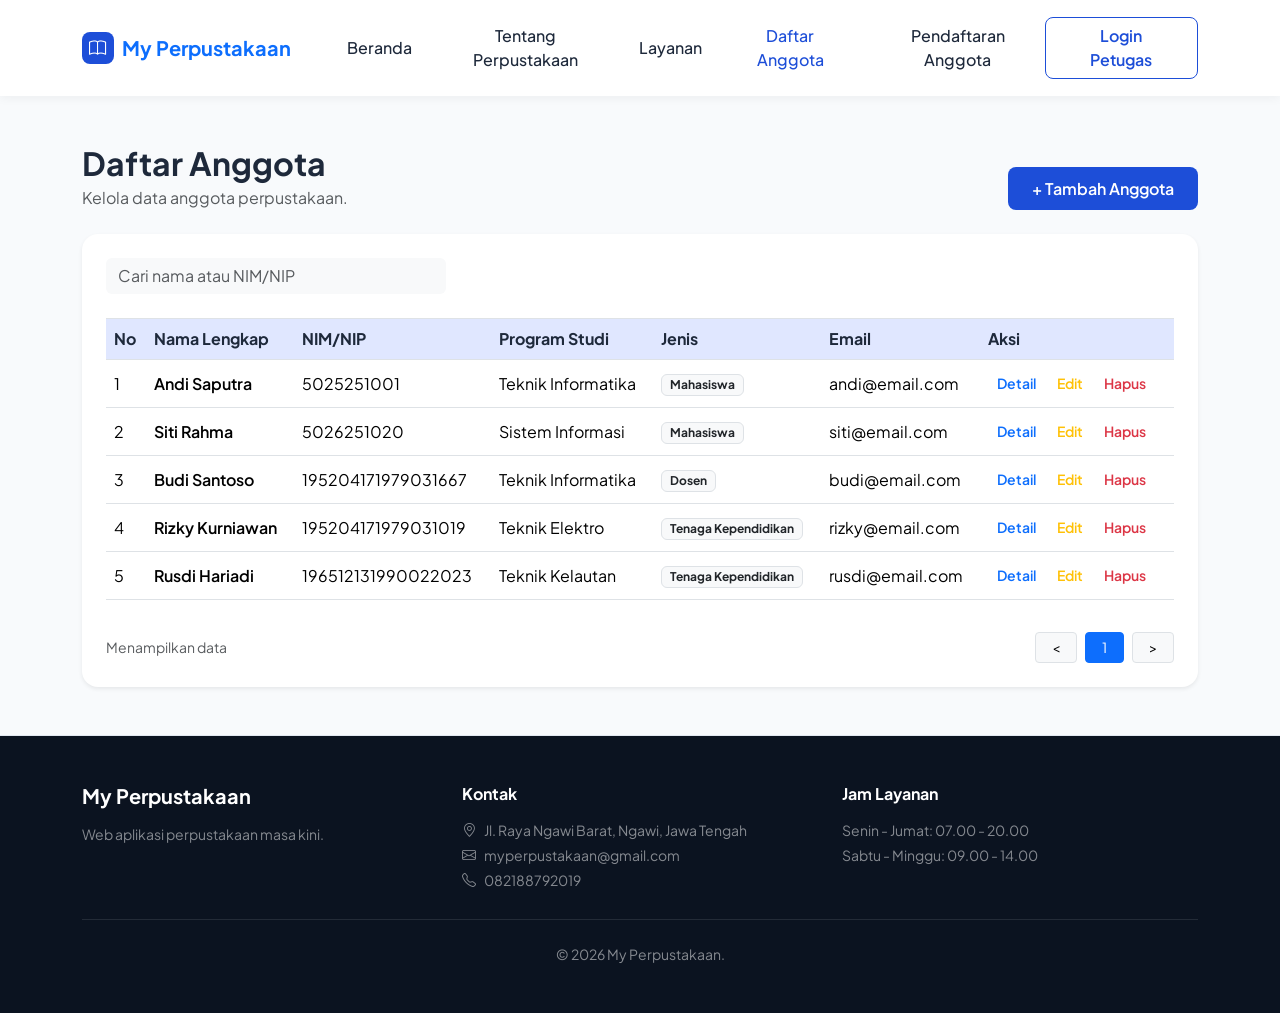
==== anggota.html @ 853025a4 "ETS Pweb done, siap deploy" ====
<!DOCTYPE html>
<html lang="id">
<head>
    <meta charset="UTF-8">
    <meta name="viewport" content="width=device-width, initial-scale=1.0">
    <title>Daftar Anggota - My Perpustakaan</title>
    <link href="https://cdn.jsdelivr.net/npm/bootstrap@5.3.0/dist/css/bootstrap.min.css" rel="stylesheet">
    <link rel="stylesheet" href="https://cdn.jsdelivr.net/npm/bootstrap-icons@1.10.5/font/bootstrap-icons.css">
    <link rel="stylesheet" href="style.css">
</head>
<body>
    <!-- Header -->
    <header>
        <nav class="navbar navbar-expand-lg sticky-top py-3 bg-white">
            <div class="container d-flex gap-5">
                <a class="navbar-brand d-flex align-items-center gap-2 m-0" href="index.html">
                    <div class="brand-icon">
                        <i class="bi bi-book"></i>
                    </div>
                    <h5 class="fw-bold mb-0 text-primary">My Perpustakaan</h5>
                </a>

                <button class="navbar-toggler border-0 shadow-none" type="button" data-bs-toggle="collapse" data-bs-target="#navMenu">
                    <span class="navbar-toggler-icon"></span>
                </button>

                <div class="collapse navbar-collapse mt-3 mt-lg-0" id="navMenu">
                    <ul class="navbar-nav mx-auto gap-2 gap-lg-3 align-items-center my-3 my-lg-0">
                        <li class="nav-item">
                            <a class="nav-link text-center d-flex align-items-center justify-content-center" href="index.html">Beranda</a>
                        </li>
                        <li class="nav-item">
                            <a class="nav-link text-center d-flex align-items-center justify-content-center" href="index.html#tentang">Tentang Perpustakaan</a>
                        </li>
                        <li class="nav-item">
                            <a class="nav-link text-center d-flex align-items-center justify-content-center" href="index.html#layanan">Layanan</a>
                        </li>
                        <li class="nav-item">
                            <a class="nav-link text-center d-flex align-items-center justify-content-center active" href="anggota.html">Daftar Anggota</a>
                        </li>
                        <li class="nav-item">
                            <a class="nav-link text-center d-flex align-items-center justify-content-center" href="pendaftaran.html">Pendaftaran Anggota</a>
                        </li>
                    </ul>

                    <div class="d-flex justify-content-center justify-content-lg-end">
                        <a href="login.html" id="navLoginBtn" class="btn btn-login-nav px-4">Login Petugas</a>
                    </div>
                </div>
            </div>
        </nav>
    </header>

    <div class="container py-5 flex-grow-1">
        <div class="d-flex justify-content-between align-items-end mb-4">
            <div>
                <h2 class="fw-bold mb-1">Daftar Anggota</h2>
                <p class="text-muted mb-0">Kelola data anggota perpustakaan.</p>
            </div>
            <a href="pendaftaran.html" class="btn btn-primary-custom">+ Tambah Anggota</a>
        </div>

        <div class="card border-0 shadow-sm p-4 rounded-4">
            <div class="row mb-4">
                <div class="col-md-4">
                    <input type="text" id="searchInput" class="form-control bg-light border-0" placeholder="Cari nama atau NIM/NIP">
                </div>
            </div>

            <div class="table-responsive">
                <table class="table table-hover border-top">
                    <thead>
                        <tr>
                            <th>No</th>
                            <th>Nama Lengkap</th>
                            <th>NIM/NIP</th>
                            <th>Program Studi</th>
                            <th>Jenis</th>
                            <th>Email</th>
                            <th>Aksi</th>
                        </tr>
                    </thead>
                    <tbody id="tableBody">
                        <!-- Data diisi oleh JS -->
                    </tbody>
                </table>
            </div>
            <div class="d-flex justify-content-between align-items-center mt-3 text-muted small">
                <span id="dataCount">Menampilkan data</span>
                <div class="d-flex gap-2">
                    <button class="btn btn-sm btn-light border px-3">&lt;</button>
                    <button class="btn btn-sm btn-primary px-3 text-white">1</button>
                    <button class="btn btn-sm btn-light border px-3">&gt;</button>
                </div>
            </div>
        </div>
    </div>

    <!-- Footer -->
    <footer class="py-5 text-white" style="background-color: #0b1320;">
        <div class="container">
            <div class="row g-4">
                <div class="col-md-4">
                    <h5 class="fw-bold text-white mb-3">My Perpustakaan</h5>
                    <p class="text-white-50 small">Web aplikasi perpustakaan masa kini.</p>
                </div>
                <div class="col-md-4">
                    <h6 class="fw-bold text-white mb-3">Kontak</h6>
                    <p class="text-white-50 small mb-1"><i class="bi bi-geo-alt me-2"></i>Jl. Raya Ngawi Barat, Ngawi, Jawa Tengah</p>
                    <p class="text-white-50 small mb-1"><i class="bi bi-envelope me-2"></i>myperpustakaan@gmail.com</p>
                    <p class="text-white-50 small mb-1"><i class="bi bi-telephone me-2"></i>082188792019</p>
                </div>
                <div class="col-md-4">
                    <h6 class="fw-bold text-white mb-3">Jam Layanan</h6>
                    <p class="text-white-50 small mb-1">Senin - Jumat: 07.00 - 20.00</p>
                    <p class="text-white-50 small mb-1">Sabtu - Minggu: 09.00 - 14.00</p>
                </div>
            </div>
            <hr class="my-4 border-secondary opacity-25">
            <div class="text-center text-white-50 small">
                &copy; 2026 My Perpustakaan.
            </div>
        </div>
    </footer>

    <script src="https://cdn.jsdelivr.net/npm/bootstrap@5.3.0/dist/js/bootstrap.bundle.min.js"></script>
    <script src="script.js"></script>
</body>
</html>
---- style.css ----
@import url('https://fonts.googleapis.com/css2?family=Plus+Jakarta+Sans:wght@400;500;600;700;800&display=swap');

:root {
    --primary: #1d4ed8;
    --primary-hover: #1e3a8a;
    --text-dark: #1e293b;
    --text-muted: #64748b;
    --bg-light: #f8fafc;
    --bg-blue-light: #e0e7ff;
}

body {
    font-family: 'Plus Jakarta Sans', sans-serif;
    color: var(--text-dark);
    background-color: var(--bg-light);
    display: flex;
    flex-direction: column;
    min-height: 100vh;
}

/* Navbar */
.navbar {
    background-color: #ffffff;
    box-shadow: 0 2px 10px rgba(0,0,0,0.05);
}
.navbar-brand {
    font-weight: 800;
    color: var(--primary) !important;
}
.nav-link {
    font-weight: 500;
    color: var(--text-dark) !important;
}
.nav-link:hover, .nav-link.active {
    color: var(--primary) !important;
}
.btn-login-nav {
    border: 1px solid var(--primary);
    color: var(--primary);
    border-radius: 8px;
    font-weight: 600;
}
.btn-login-nav:hover {
    background-color: var(--primary);
    color: #fff;
}

/* Tombol Kustom */
.btn-primary-custom {
    background-color: var(--primary);
    color: white;
    border: none;
    border-radius: 8px;
    font-weight: 600;
    padding: 0.6rem 1.5rem;
}
.btn-primary-custom:hover {
    background-color: var(--primary-hover);
    color: white;
}
.btn-outline-custom {
    border: 2px solid var(--primary);
    color: var(--primary);
    border-radius: 8px;
    font-weight: 600;
    padding: 0.6rem 1.5rem;
}
.btn-outline-custom:hover {
    background-color: var(--bg-blue-light);
}

/* Section Halaman Utama */
.hero-section {
    background-color: var(--bg-blue-light);
    border-radius: 24px;
    padding: 4rem 3rem;
    margin-top: 2rem;
}
.subtitle-hero {
    color: var(--text-muted);
    font-weight: 600;
    letter-spacing: 1px;
    font-size: 0.9rem;
}
.stats-number {
    font-size: 2.5rem;
    font-weight: 800;
    color: var(--primary);
}

/* Footer */
footer {
    background-color: #ffffff;
    border-top: 1px solid #e2e8f0;
    margin-top: auto;
}

/* Tabel */
.table th { background-color: var(--bg-blue-light); color: var(--text-dark); }
.badge-role { font-size: 0.85rem; padding: 0.4rem 0.6rem; border-radius: 6px; }

/* Halaman Login */
body.login-page {
    background-color: #f0f4f9;
}
.login-header {
    background-color: #ffffff;
}
.brand-icon {
    width: 32px;
    height: 32px;
    background-color: var(--primary);
    color: white;
    border-radius: 8px;
    display: flex;
    align-items: center;
    justify-content: center;
    font-size: 1.1rem;
}
.lock-icon-box {
    width: 48px;
    height: 48px;
    background-color: var(--primary);
    color: white;
    border-radius: 12px;
    display: flex;
    align-items: center;
    justify-content: center;
    font-size: 1.5rem;
    margin: 0 auto;
}
#loginAlert.alert-danger {
    background-color: #b91c1c !important;
    color: white !important;
    border: none;
}
#loginAlert.alert-success {
    background-color: #15803d !important;
    color: white !important;
    border: none;
}
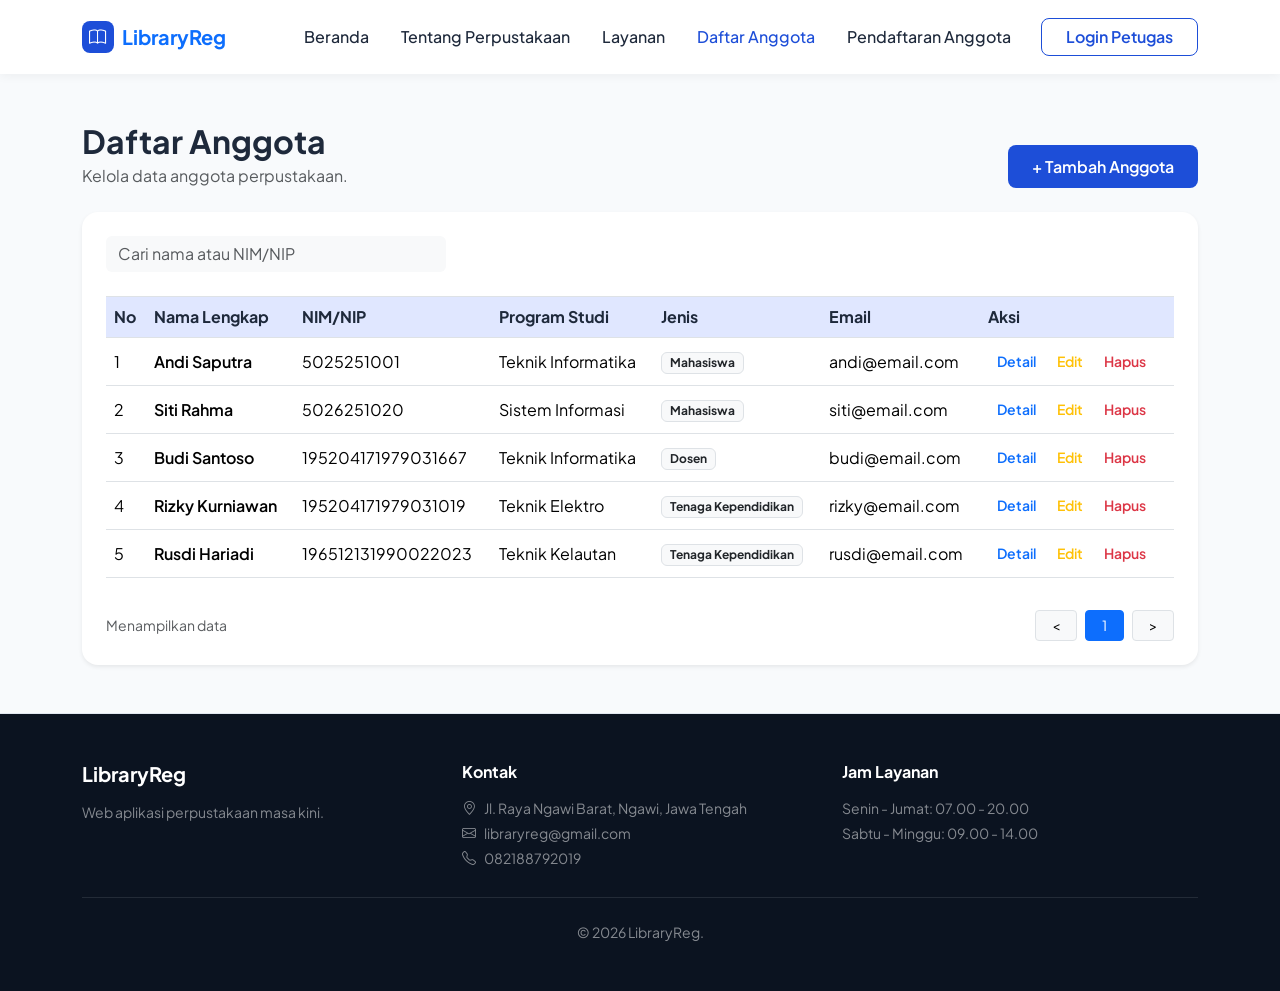
==== commit 02cc2599: "revisi web" ====
--- a/anggota.html
+++ b/anggota.html
@@ -3,7 +3,7 @@
 <head>
     <meta charset="UTF-8">
     <meta name="viewport" content="width=device-width, initial-scale=1.0">
-    <title>Daftar Anggota - My Perpustakaan</title>
+    <title>Daftar Anggota - LibraryReg</title>
     <link href="https://cdn.jsdelivr.net/npm/bootstrap@5.3.0/dist/css/bootstrap.min.css" rel="stylesheet">
     <link rel="stylesheet" href="https://cdn.jsdelivr.net/npm/bootstrap-icons@1.10.5/font/bootstrap-icons.css">
     <link rel="stylesheet" href="style.css">
@@ -17,7 +17,7 @@
                     <div class="brand-icon">
                         <i class="bi bi-book"></i>
                     </div>
-                    <h5 class="fw-bold mb-0 text-primary">My Perpustakaan</h5>
+                    <h5 class="fw-bold mb-0 text-primary">LibraryReg</h5>
                 </a>
 
                 <button class="navbar-toggler border-0 shadow-none" type="button" data-bs-toggle="collapse" data-bs-target="#navMenu">
@@ -101,13 +101,13 @@
         <div class="container">
             <div class="row g-4">
                 <div class="col-md-4">
-                    <h5 class="fw-bold text-white mb-3">My Perpustakaan</h5>
+                    <h5 class="fw-bold text-white mb-3">LibraryReg</h5>
                     <p class="text-white-50 small">Web aplikasi perpustakaan masa kini.</p>
                 </div>
                 <div class="col-md-4">
                     <h6 class="fw-bold text-white mb-3">Kontak</h6>
                     <p class="text-white-50 small mb-1"><i class="bi bi-geo-alt me-2"></i>Jl. Raya Ngawi Barat, Ngawi, Jawa Tengah</p>
-                    <p class="text-white-50 small mb-1"><i class="bi bi-envelope me-2"></i>myperpustakaan@gmail.com</p>
+                    <p class="text-white-50 small mb-1"><i class="bi bi-envelope me-2"></i>libraryreg@gmail.com</p>
                     <p class="text-white-50 small mb-1"><i class="bi bi-telephone me-2"></i>082188792019</p>
                 </div>
                 <div class="col-md-4">
@@ -118,7 +118,7 @@
             </div>
             <hr class="my-4 border-secondary opacity-25">
             <div class="text-center text-white-50 small">
-                &copy; 2026 My Perpustakaan.
+                &copy; 2026 LibraryReg.
             </div>
         </div>
     </footer>
